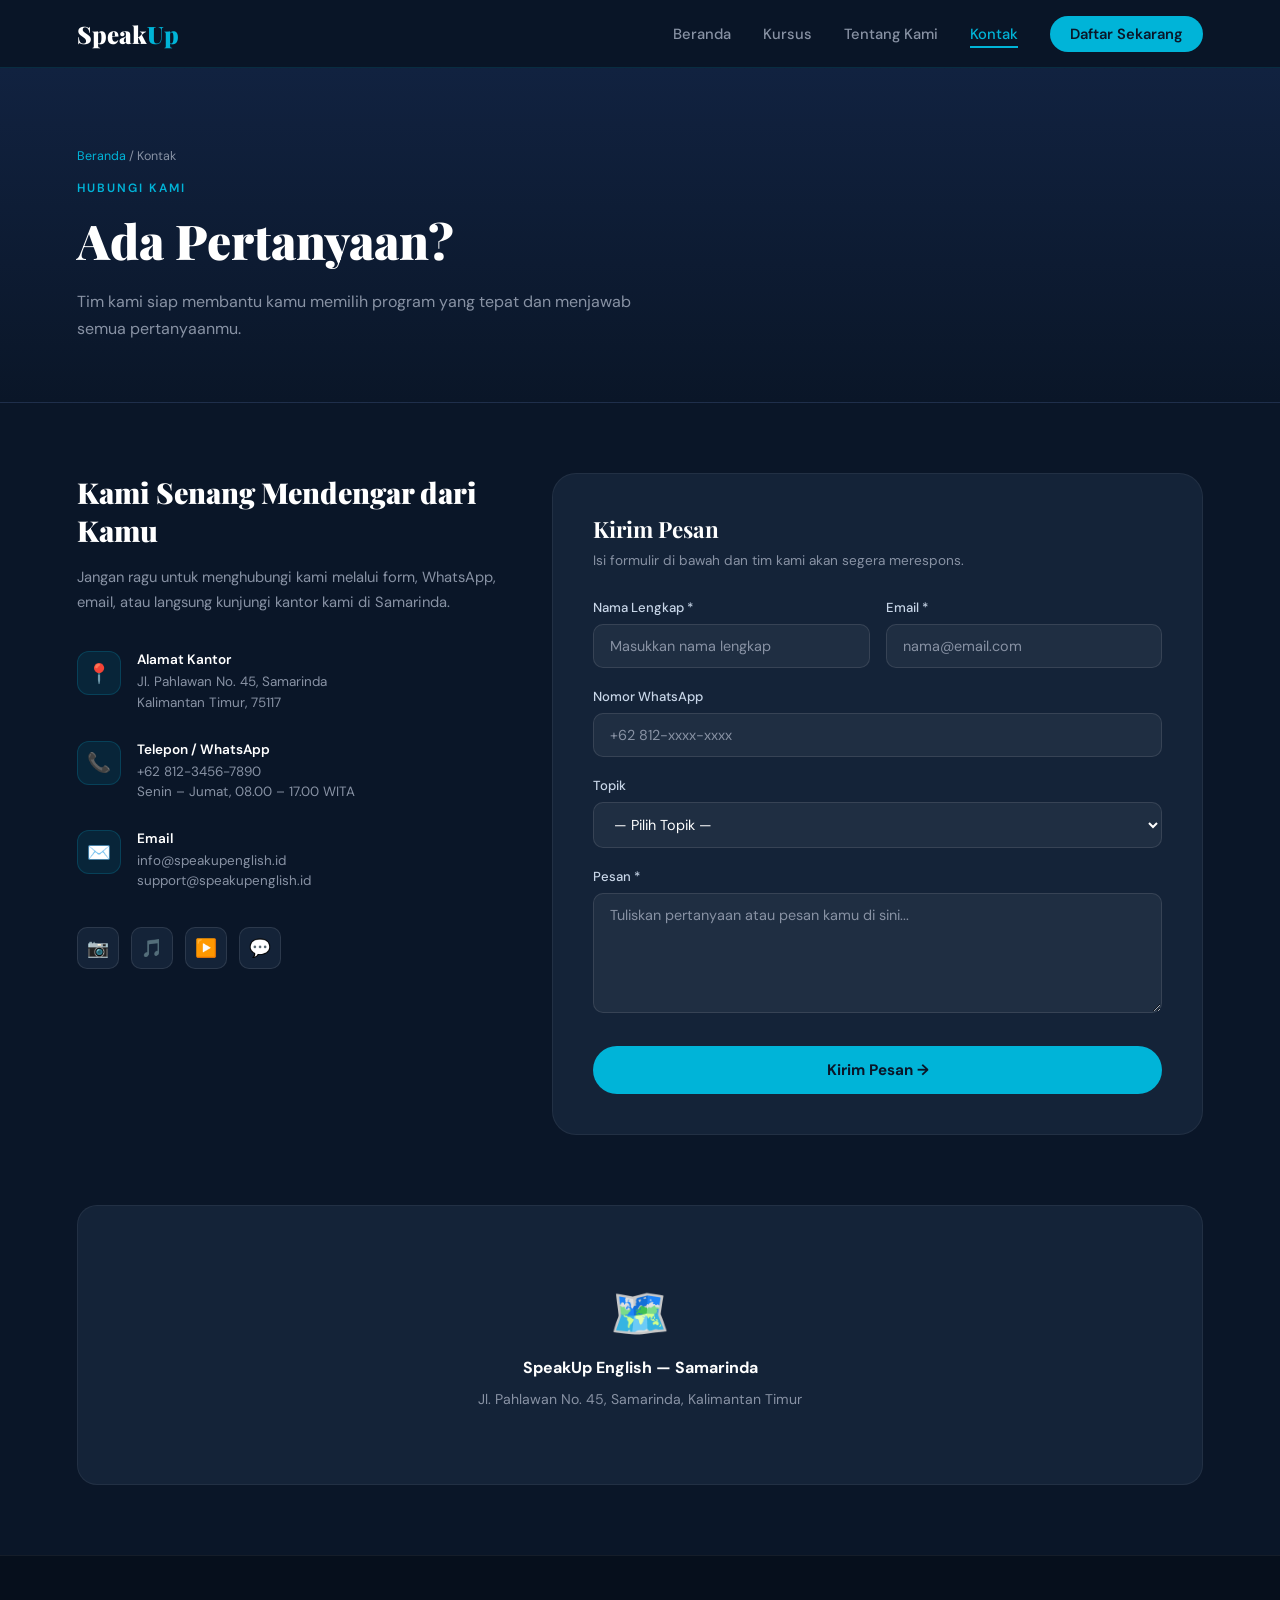
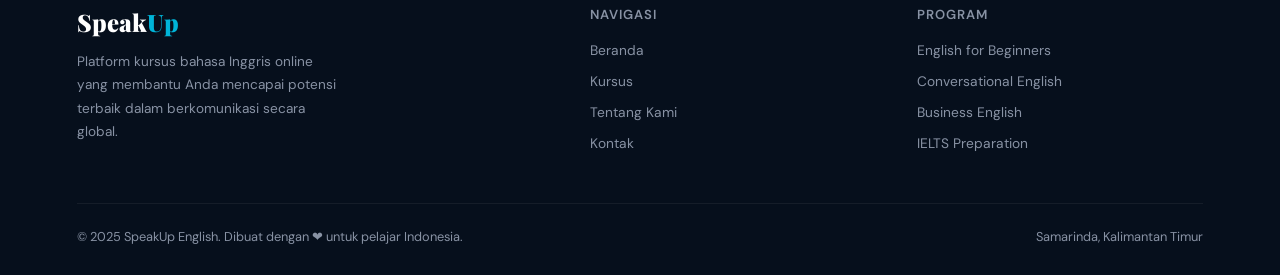
==== kontak.html @ a055f30c "Add files via upload" ====
<!DOCTYPE html>
<html lang="id">
<head>
  <meta charset="UTF-8"/>
  <meta name="viewport" content="width=device-width, initial-scale=1.0"/>
  <title>Kontak — SpeakUp English</title>
  <link rel="preconnect" href="https://fonts.googleapis.com">
  <link href="https://fonts.googleapis.com/css2?family=Playfair+Display:wght@700;900&family=DM+Sans:wght@300;400;500;600&display=swap" rel="stylesheet">
  <style>
    :root { --navy:#0a1628;--navy2:#112240;--teal:#00b4d8;--teal-light:#90e0ef;--gold:#f4a261;--white:#ffffff;--gray:#8892a4;--card-bg:#142338; }
    * { margin:0;padding:0;box-sizing:border-box; }
    body { font-family:'DM Sans',sans-serif;background:var(--navy);color:var(--white);overflow-x:hidden; }

    nav { position:sticky;top:0;z-index:999;background:rgba(10,22,40,0.92);backdrop-filter:blur(14px);border-bottom:1px solid rgba(0,180,216,0.15);padding:0 6%;display:flex;align-items:center;justify-content:space-between;height:68px; }
    .logo { font-family:'Playfair Display',serif;font-size:1.5rem;font-weight:900;color:var(--white);text-decoration:none; }
    .logo span { color:var(--teal); }
    .nav-links { display:flex;gap:2rem;list-style:none; }
    .nav-links a { color:var(--gray);text-decoration:none;font-size:0.92rem;font-weight:500;transition:color 0.2s;position:relative; }
    .nav-links a::after { content:'';position:absolute;bottom:-4px;left:0;width:0;height:2px;background:var(--teal);transition:width 0.3s; }
    .nav-links a:hover { color:var(--teal); }
    .nav-links a:hover::after { width:100%; }
    .nav-links a.active { color:var(--teal); }
    .nav-links a.active::after { width:100%; }
    .nav-cta { background:var(--teal);color:var(--navy) !important;padding:8px 20px;border-radius:50px;font-weight:600 !important; }
    .nav-cta::after { display:none !important; }
    .hamburger { display:none;flex-direction:column;gap:5px;cursor:pointer; }
    .hamburger span { width:24px;height:2px;background:var(--white);border-radius:2px;display:block; }

    .page-header { padding:80px 6% 60px;background:linear-gradient(180deg,var(--navy2) 0%,var(--navy) 100%);border-bottom:1px solid rgba(255,255,255,0.06); }
    .breadcrumb { font-size:0.78rem;color:var(--gray);margin-bottom:16px; }
    .breadcrumb a { color:var(--teal);text-decoration:none; }
    .section-label { font-size:0.75rem;letter-spacing:2px;color:var(--teal);text-transform:uppercase;font-weight:600;margin-bottom:12px; }
    .page-header h1 { font-family:'Playfair Display',serif;font-size:clamp(2rem,4vw,3rem);font-weight:900;margin-bottom:16px; }
    .page-header p { color:var(--gray);font-size:1rem;line-height:1.7;max-width:560px; }

    .contact-section { padding:70px 6%; }
    .contact-wrapper { display:flex;gap:50px;flex-wrap:wrap; }

    /* INFO */
    .contact-info { flex:1 1 280px; }
    .contact-info h2 { font-family:'Playfair Display',serif;font-size:1.8rem;font-weight:900;margin-bottom:16px; }
    .contact-info p { color:var(--gray);font-size:0.92rem;line-height:1.7;margin-bottom:36px; }

    .info-item { display:flex;align-items:flex-start;gap:16px;margin-bottom:28px; }
    .info-icon { width:44px;height:44px;background:rgba(0,180,216,0.1);border:1px solid rgba(0,180,216,0.2);border-radius:12px;display:flex;align-items:center;justify-content:center;font-size:1.2rem;flex-shrink:0; }
    .info-content h4 { font-size:0.85rem;font-weight:600;margin-bottom:4px; }
    .info-content p { font-size:0.84rem;color:var(--gray);margin:0;line-height:1.5; }

    .social-links { display:flex;gap:12px;margin-top:36px; }
    .social-btn { width:42px;height:42px;background:var(--card-bg);border:1px solid rgba(255,255,255,0.1);border-radius:10px;display:flex;align-items:center;justify-content:center;font-size:1.1rem;text-decoration:none;transition:all 0.2s;color:var(--white); }
    .social-btn:hover { border-color:var(--teal);background:rgba(0,180,216,0.1); }

    /* FORM */
    .contact-form { flex:2 1 360px;background:var(--card-bg);border:1px solid rgba(255,255,255,0.06);border-radius:24px;padding:40px; }
    .contact-form h3 { font-family:'Playfair Display',serif;font-size:1.4rem;margin-bottom:8px; }
    .contact-form .subtitle { font-size:0.85rem;color:var(--gray);margin-bottom:30px; }

    .form-row { display:flex;gap:16px;flex-wrap:wrap; }
    .form-group { margin-bottom:20px;flex:1 1 200px; }
    .form-group.full { flex:1 1 100%; }
    .form-group label { display:block;font-size:0.82rem;font-weight:500;color:#c8d6e8;margin-bottom:8px; }
    .form-group input, .form-group select, .form-group textarea {
      width:100%;
      background:rgba(255,255,255,0.05);
      border:1.5px solid rgba(255,255,255,0.1);
      border-radius:10px;
      padding:12px 16px;
      font-family:'DM Sans',sans-serif;
      font-size:0.9rem;
      color:var(--white);
      outline:none;
      transition:border-color 0.2s;
    }
    .form-group input::placeholder, .form-group textarea::placeholder { color:var(--gray); }
    .form-group input:focus, .form-group select:focus, .form-group textarea:focus { border-color:var(--teal); }
    .form-group select option { background:var(--navy2);color:var(--white); }
    .form-group textarea { resize:vertical;min-height:120px; }

    .btn-submit { background:var(--teal);color:var(--navy);padding:14px 36px;border-radius:50px;font-weight:700;font-size:0.95rem;border:none;cursor:pointer;font-family:'DM Sans',sans-serif;transition:all 0.2s;width:100%;margin-top:8px; }
    .btn-submit:hover { background:var(--teal-light);transform:translateY(-1px); }

    /* MAP PLACEHOLDER */
    .map-section { padding:0 6% 70px; }
    .map-box { background:var(--card-bg);border:1px solid rgba(255,255,255,0.06);border-radius:20px;height:280px;display:flex;align-items:center;justify-content:center;flex-direction:column;gap:12px;color:var(--gray); }
    .map-box .map-icon { font-size:3rem; }
    .map-box p { font-size:0.88rem; }
    .map-box strong { color:var(--white);font-size:1rem; }

    /* SUCCESS */
    .success-msg { display:none;background:rgba(0,180,216,0.1);border:1px solid rgba(0,180,216,0.3);border-radius:10px;padding:16px;margin-top:16px;font-size:0.88rem;color:var(--teal);text-align:center; }

    footer { background:#060f1c;border-top:1px solid rgba(255,255,255,0.06);padding:50px 6% 30px; }
    .footer-grid { display:flex;flex-wrap:wrap;gap:40px;margin-bottom:40px; }
    .footer-brand { flex:2 1 200px; }
    .footer-brand .logo { display:block;margin-bottom:12px; }
    .footer-brand p { font-size:0.85rem;color:var(--gray);line-height:1.7;max-width:260px; }
    .footer-col { flex:1 1 150px; }
    .footer-col h4 { font-size:0.82rem;font-weight:600;letter-spacing:1px;text-transform:uppercase;color:var(--gray);margin-bottom:16px; }
    .footer-col ul { list-style:none; }
    .footer-col ul li { margin-bottom:10px; }
    .footer-col ul li a { color:#8892a4;font-size:0.86rem;text-decoration:none;transition:color 0.2s; }
    .footer-col ul li a:hover { color:var(--teal); }
    .footer-bottom { border-top:1px solid rgba(255,255,255,0.06);padding-top:24px;display:flex;justify-content:space-between;align-items:center;flex-wrap:wrap;gap:12px;font-size:0.8rem;color:var(--gray); }

    @media(max-width:700px) {
      .nav-links { display:none;position:absolute;top:68px;left:0;right:0;background:rgba(10,22,40,0.98);flex-direction:column;padding:20px 6% 24px;gap:0;border-bottom:1px solid rgba(0,180,216,0.15); }
      .nav-links.open { display:flex; }
      .nav-links li a { display:block;padding:12px 0;border-bottom:1px solid rgba(255,255,255,0.05); }
      .hamburger { display:flex; }
      .contact-form { padding:28px 20px; }
    }
  </style>
</head>
<body>
  <nav>
    <a href="menu.html" class="logo">Speak<span>Up</span></a>
    <ul class="nav-links" id="navLinks">
      <li><a href="menu.html">Beranda</a></li>
      <li><a href="kursus.html">Kursus</a></li>
      <li><a href="tentang.html">Tentang Kami</a></li>
      <li><a href="kontak.html" class="active">Kontak</a></li>
      <li><a href="daftar.html" class="nav-cta">Daftar Sekarang</a></li>
    </ul>
    <div class="hamburger" id="hamburger" onclick="toggleNav()"><span></span><span></span><span></span></div>
  </nav>

  <div class="page-header">
    <div class="breadcrumb"><a href="menu.html">Beranda</a> / Kontak</div>
    <div class="section-label">Hubungi Kami</div>
    <h1>Ada Pertanyaan?</h1>
    <p>Tim kami siap membantu kamu memilih program yang tepat dan menjawab semua pertanyaanmu.</p>
  </div>

  <section class="contact-section">
    <div class="contact-wrapper">
      <!-- INFO -->
      <div class="contact-info">
        <h2>Kami Senang Mendengar dari Kamu</h2>
        <p>Jangan ragu untuk menghubungi kami melalui form, WhatsApp, email, atau langsung kunjungi kantor kami di Samarinda.</p>

        <div class="info-item">
          <div class="info-icon">📍</div>
          <div class="info-content">
            <h4>Alamat Kantor</h4>
            <p>Jl. Pahlawan No. 45, Samarinda<br>Kalimantan Timur, 75117</p>
          </div>
        </div>
        <div class="info-item">
          <div class="info-icon">📞</div>
          <div class="info-content">
            <h4>Telepon / WhatsApp</h4>
            <p>+62 812-3456-7890<br>Senin – Jumat, 08.00 – 17.00 WITA</p>
          </div>
        </div>
        <div class="info-item">
          <div class="info-icon">✉️</div>
          <div class="info-content">
            <h4>Email</h4>
            <p>info@speakupenglish.id<br>support@speakupenglish.id</p>
          </div>
        </div>

        <div class="social-links">
          <a href="#" class="social-btn" title="Instagram">📷</a>
          <a href="#" class="social-btn" title="TikTok">🎵</a>
          <a href="#" class="social-btn" title="YouTube">▶️</a>
          <a href="#" class="social-btn" title="WhatsApp">💬</a>
        </div>
      </div>

      <!-- FORM -->
      <div class="contact-form">
        <h3>Kirim Pesan</h3>
        <p class="subtitle">Isi formulir di bawah dan tim kami akan segera merespons.</p>

        <div class="form-row">
          <div class="form-group">
            <label>Nama Lengkap *</label>
            <input type="text" placeholder="Masukkan nama lengkap"/>
          </div>
          <div class="form-group">
            <label>Email *</label>
            <input type="email" placeholder="nama@email.com"/>
          </div>
        </div>
        <div class="form-group">
          <label>Nomor WhatsApp</label>
          <input type="tel" placeholder="+62 812-xxxx-xxxx"/>
        </div>
        <div class="form-group">
          <label>Topik</label>
          <select>
            <option value="">— Pilih Topik —</option>
            <option>Informasi Kursus</option>
            <option>Pendaftaran</option>
            <option>Pembayaran</option>
            <option>Teknis / Akses Platform</option>
            <option>Lainnya</option>
          </select>
        </div>
        <div class="form-group full">
          <label>Pesan *</label>
          <textarea placeholder="Tuliskan pertanyaan atau pesan kamu di sini..."></textarea>
        </div>
        <button class="btn-submit" onclick="handleSubmit()">Kirim Pesan →</button>
        <div class="success-msg" id="successMsg">✅ Pesan berhasil dikirim! Tim kami akan menghubungi kamu segera.</div>
      </div>
    </div>
  </section>

  <!-- MAP -->
  <div class="map-section">
    <div class="map-box">
      <div class="map-icon">🗺️</div>
      <strong>SpeakUp English — Samarinda</strong>
      <p>Jl. Pahlawan No. 45, Samarinda, Kalimantan Timur</p>
    </div>
  </div>

  <footer>
    <div class="footer-grid">
      <div class="footer-brand">
        <a href="menu.html" class="logo">Speak<span style="color:var(--teal)">Up</span></a>
        <p>Platform kursus bahasa Inggris online yang membantu Anda mencapai potensi terbaik dalam berkomunikasi secara global.</p>
      </div>
      <div class="footer-col">
        <h4>Navigasi</h4>
        <ul>
          <li><a href="menu.html">Beranda</a></li>
          <li><a href="kursus.html">Kursus</a></li>
          <li><a href="tentang.html">Tentang Kami</a></li>
          <li><a href="kontak.html">Kontak</a></li>
        </ul>
      </div>
      <div class="footer-col">
        <h4>Program</h4>
        <ul>
          <li><a href="kursus.html">English for Beginners</a></li>
          <li><a href="kursus.html">Conversational English</a></li>
          <li><a href="kursus.html">Business English</a></li>
          <li><a href="kursus.html">IELTS Preparation</a></li>
        </ul>
      </div>
    </div>
    <div class="footer-bottom">
      <span>© 2025 SpeakUp English. Dibuat dengan ❤ untuk pelajar Indonesia.</span>
      <span>Samarinda, Kalimantan Timur</span>
    </div>
  </footer>

  <script>
    function toggleNav() { document.getElementById('navLinks').classList.toggle('open'); }
    function handleSubmit() {
      const msg = document.getElementById('successMsg');
      msg.style.display = 'block';
      setTimeout(() => msg.style.display = 'none', 4000);
    }
  </script>
</body>
</html>
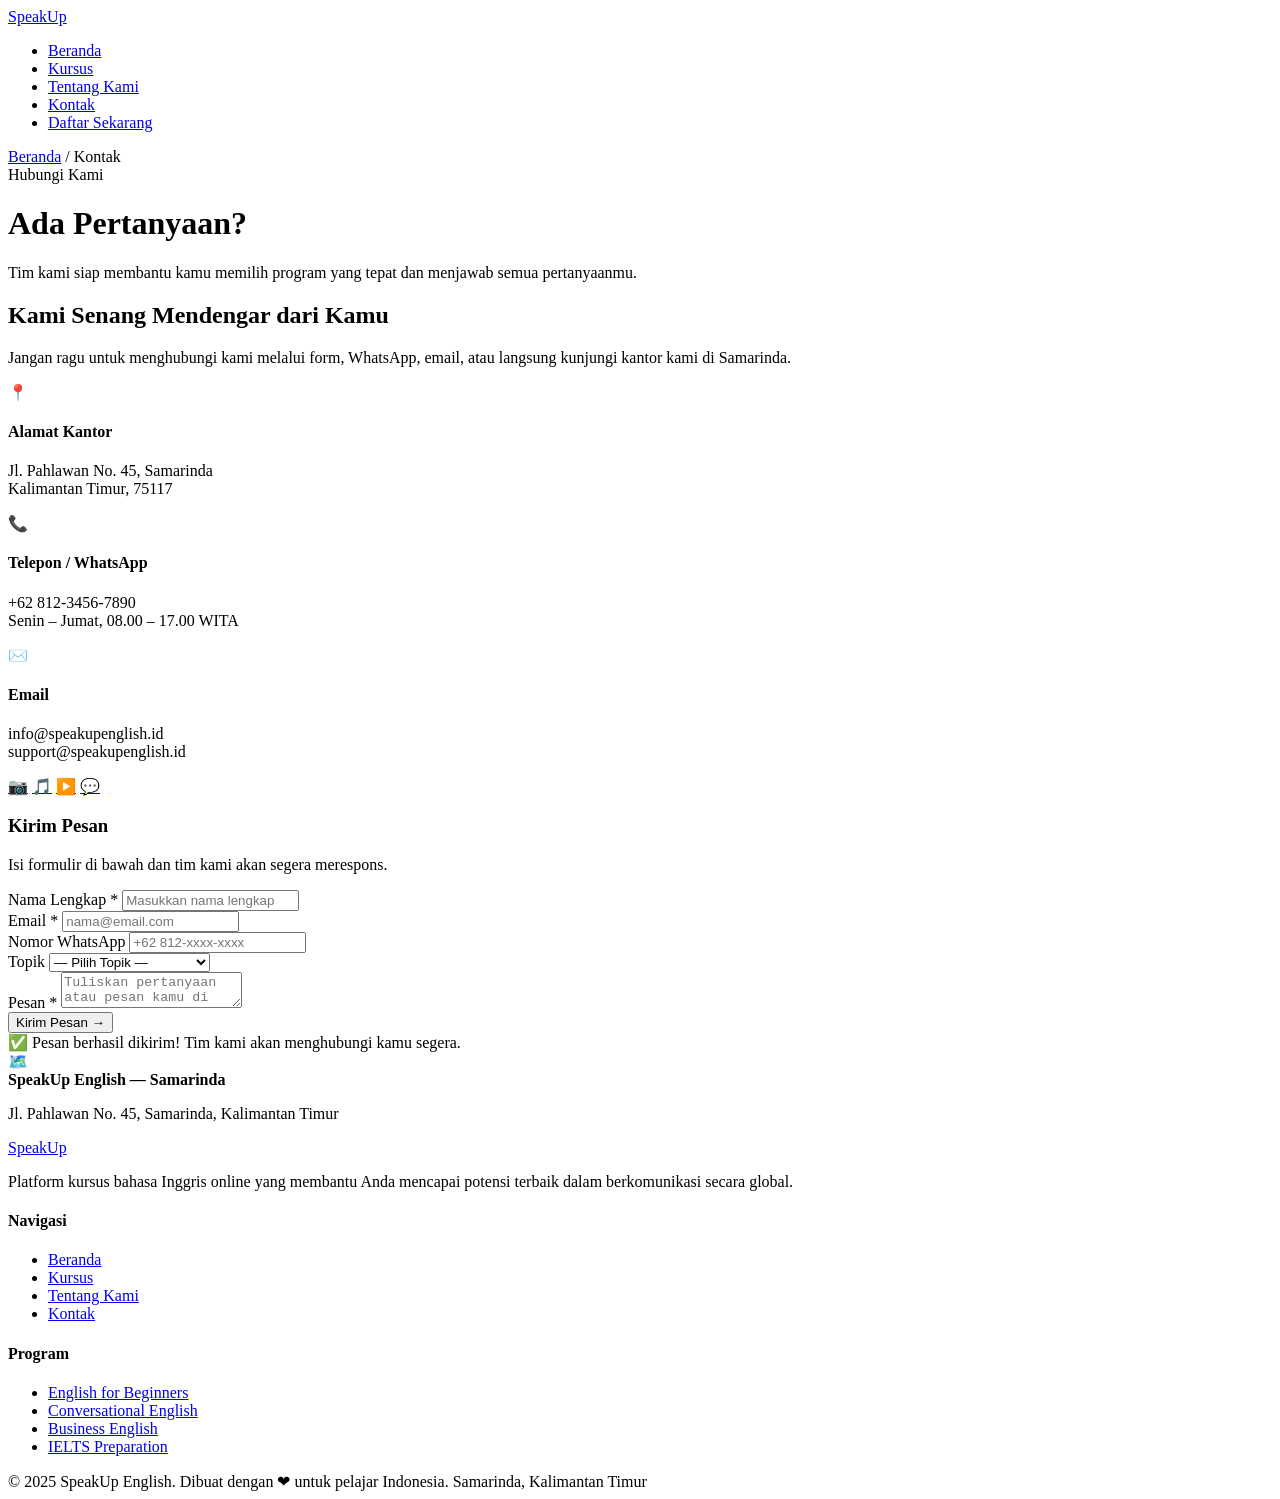
==== commit 5bfdd65c: "Add files via upload" ====
--- a/kontak.html
+++ b/kontak.html
@@ -6,133 +6,38 @@
   <title>Kontak — SpeakUp English</title>
   <link rel="preconnect" href="https://fonts.googleapis.com">
   <link href="https://fonts.googleapis.com/css2?family=Playfair+Display:wght@700;900&family=DM+Sans:wght@300;400;500;600&display=swap" rel="stylesheet">
-  <style>
-    :root { --navy:#0a1628;--navy2:#112240;--teal:#00b4d8;--teal-light:#90e0ef;--gold:#f4a261;--white:#ffffff;--gray:#8892a4;--card-bg:#142338; }
-    * { margin:0;padding:0;box-sizing:border-box; }
-    body { font-family:'DM Sans',sans-serif;background:var(--navy);color:var(--white);overflow-x:hidden; }
-
-    nav { position:sticky;top:0;z-index:999;background:rgba(10,22,40,0.92);backdrop-filter:blur(14px);border-bottom:1px solid rgba(0,180,216,0.15);padding:0 6%;display:flex;align-items:center;justify-content:space-between;height:68px; }
-    .logo { font-family:'Playfair Display',serif;font-size:1.5rem;font-weight:900;color:var(--white);text-decoration:none; }
-    .logo span { color:var(--teal); }
-    .nav-links { display:flex;gap:2rem;list-style:none; }
-    .nav-links a { color:var(--gray);text-decoration:none;font-size:0.92rem;font-weight:500;transition:color 0.2s;position:relative; }
-    .nav-links a::after { content:'';position:absolute;bottom:-4px;left:0;width:0;height:2px;background:var(--teal);transition:width 0.3s; }
-    .nav-links a:hover { color:var(--teal); }
-    .nav-links a:hover::after { width:100%; }
-    .nav-links a.active { color:var(--teal); }
-    .nav-links a.active::after { width:100%; }
-    .nav-cta { background:var(--teal);color:var(--navy) !important;padding:8px 20px;border-radius:50px;font-weight:600 !important; }
-    .nav-cta::after { display:none !important; }
-    .hamburger { display:none;flex-direction:column;gap:5px;cursor:pointer; }
-    .hamburger span { width:24px;height:2px;background:var(--white);border-radius:2px;display:block; }
-
-    .page-header { padding:80px 6% 60px;background:linear-gradient(180deg,var(--navy2) 0%,var(--navy) 100%);border-bottom:1px solid rgba(255,255,255,0.06); }
-    .breadcrumb { font-size:0.78rem;color:var(--gray);margin-bottom:16px; }
-    .breadcrumb a { color:var(--teal);text-decoration:none; }
-    .section-label { font-size:0.75rem;letter-spacing:2px;color:var(--teal);text-transform:uppercase;font-weight:600;margin-bottom:12px; }
-    .page-header h1 { font-family:'Playfair Display',serif;font-size:clamp(2rem,4vw,3rem);font-weight:900;margin-bottom:16px; }
-    .page-header p { color:var(--gray);font-size:1rem;line-height:1.7;max-width:560px; }
-
-    .contact-section { padding:70px 6%; }
-    .contact-wrapper { display:flex;gap:50px;flex-wrap:wrap; }
-
-    /* INFO */
-    .contact-info { flex:1 1 280px; }
-    .contact-info h2 { font-family:'Playfair Display',serif;font-size:1.8rem;font-weight:900;margin-bottom:16px; }
-    .contact-info p { color:var(--gray);font-size:0.92rem;line-height:1.7;margin-bottom:36px; }
-
-    .info-item { display:flex;align-items:flex-start;gap:16px;margin-bottom:28px; }
-    .info-icon { width:44px;height:44px;background:rgba(0,180,216,0.1);border:1px solid rgba(0,180,216,0.2);border-radius:12px;display:flex;align-items:center;justify-content:center;font-size:1.2rem;flex-shrink:0; }
-    .info-content h4 { font-size:0.85rem;font-weight:600;margin-bottom:4px; }
-    .info-content p { font-size:0.84rem;color:var(--gray);margin:0;line-height:1.5; }
-
-    .social-links { display:flex;gap:12px;margin-top:36px; }
-    .social-btn { width:42px;height:42px;background:var(--card-bg);border:1px solid rgba(255,255,255,0.1);border-radius:10px;display:flex;align-items:center;justify-content:center;font-size:1.1rem;text-decoration:none;transition:all 0.2s;color:var(--white); }
-    .social-btn:hover { border-color:var(--teal);background:rgba(0,180,216,0.1); }
-
-    /* FORM */
-    .contact-form { flex:2 1 360px;background:var(--card-bg);border:1px solid rgba(255,255,255,0.06);border-radius:24px;padding:40px; }
-    .contact-form h3 { font-family:'Playfair Display',serif;font-size:1.4rem;margin-bottom:8px; }
-    .contact-form .subtitle { font-size:0.85rem;color:var(--gray);margin-bottom:30px; }
-
-    .form-row { display:flex;gap:16px;flex-wrap:wrap; }
-    .form-group { margin-bottom:20px;flex:1 1 200px; }
-    .form-group.full { flex:1 1 100%; }
-    .form-group label { display:block;font-size:0.82rem;font-weight:500;color:#c8d6e8;margin-bottom:8px; }
-    .form-group input, .form-group select, .form-group textarea {
-      width:100%;
-      background:rgba(255,255,255,0.05);
-      border:1.5px solid rgba(255,255,255,0.1);
-      border-radius:10px;
-      padding:12px 16px;
-      font-family:'DM Sans',sans-serif;
-      font-size:0.9rem;
-      color:var(--white);
-      outline:none;
-      transition:border-color 0.2s;
-    }
-    .form-group input::placeholder, .form-group textarea::placeholder { color:var(--gray); }
-    .form-group input:focus, .form-group select:focus, .form-group textarea:focus { border-color:var(--teal); }
-    .form-group select option { background:var(--navy2);color:var(--white); }
-    .form-group textarea { resize:vertical;min-height:120px; }
-
-    .btn-submit { background:var(--teal);color:var(--navy);padding:14px 36px;border-radius:50px;font-weight:700;font-size:0.95rem;border:none;cursor:pointer;font-family:'DM Sans',sans-serif;transition:all 0.2s;width:100%;margin-top:8px; }
-    .btn-submit:hover { background:var(--teal-light);transform:translateY(-1px); }
-
-    /* MAP PLACEHOLDER */
-    .map-section { padding:0 6% 70px; }
-    .map-box { background:var(--card-bg);border:1px solid rgba(255,255,255,0.06);border-radius:20px;height:280px;display:flex;align-items:center;justify-content:center;flex-direction:column;gap:12px;color:var(--gray); }
-    .map-box .map-icon { font-size:3rem; }
-    .map-box p { font-size:0.88rem; }
-    .map-box strong { color:var(--white);font-size:1rem; }
-
-    /* SUCCESS */
-    .success-msg { display:none;background:rgba(0,180,216,0.1);border:1px solid rgba(0,180,216,0.3);border-radius:10px;padding:16px;margin-top:16px;font-size:0.88rem;color:var(--teal);text-align:center; }
-
-    footer { background:#060f1c;border-top:1px solid rgba(255,255,255,0.06);padding:50px 6% 30px; }
-    .footer-grid { display:flex;flex-wrap:wrap;gap:40px;margin-bottom:40px; }
-    .footer-brand { flex:2 1 200px; }
-    .footer-brand .logo { display:block;margin-bottom:12px; }
-    .footer-brand p { font-size:0.85rem;color:var(--gray);line-height:1.7;max-width:260px; }
-    .footer-col { flex:1 1 150px; }
-    .footer-col h4 { font-size:0.82rem;font-weight:600;letter-spacing:1px;text-transform:uppercase;color:var(--gray);margin-bottom:16px; }
-    .footer-col ul { list-style:none; }
-    .footer-col ul li { margin-bottom:10px; }
-    .footer-col ul li a { color:#8892a4;font-size:0.86rem;text-decoration:none;transition:color 0.2s; }
-    .footer-col ul li a:hover { color:var(--teal); }
-    .footer-bottom { border-top:1px solid rgba(255,255,255,0.06);padding-top:24px;display:flex;justify-content:space-between;align-items:center;flex-wrap:wrap;gap:12px;font-size:0.8rem;color:var(--gray); }
-
-    @media(max-width:700px) {
-      .nav-links { display:none;position:absolute;top:68px;left:0;right:0;background:rgba(10,22,40,0.98);flex-direction:column;padding:20px 6% 24px;gap:0;border-bottom:1px solid rgba(0,180,216,0.15); }
-      .nav-links.open { display:flex; }
-      .nav-links li a { display:block;padding:12px 0;border-bottom:1px solid rgba(255,255,255,0.05); }
-      .hamburger { display:flex; }
-      .contact-form { padding:28px 20px; }
-    }
-  </style>
+  <link rel="stylesheet" href="css/global.css">
+  <link rel="stylesheet" href="css/kontak.css">
 </head>
 <body>
+
+  <!-- NAVBAR -->
   <nav>
-    <a href="menu.html" class="logo">Speak<span>Up</span></a>
+    <a href="index.html" class="logo">Speak<span>Up</span></a>
     <ul class="nav-links" id="navLinks">
-      <li><a href="menu.html">Beranda</a></li>
+      <li><a href="index.html">Beranda</a></li>
       <li><a href="kursus.html">Kursus</a></li>
       <li><a href="tentang.html">Tentang Kami</a></li>
       <li><a href="kontak.html" class="active">Kontak</a></li>
       <li><a href="daftar.html" class="nav-cta">Daftar Sekarang</a></li>
     </ul>
-    <div class="hamburger" id="hamburger" onclick="toggleNav()"><span></span><span></span><span></span></div>
+    <div class="hamburger" id="hamburger" onclick="toggleNav()">
+      <span></span><span></span><span></span>
+    </div>
   </nav>
 
+  <!-- PAGE HEADER -->
   <div class="page-header">
-    <div class="breadcrumb"><a href="menu.html">Beranda</a> / Kontak</div>
+    <div class="breadcrumb"><a href="index.html">Beranda</a> / Kontak</div>
     <div class="section-label">Hubungi Kami</div>
     <h1>Ada Pertanyaan?</h1>
     <p>Tim kami siap membantu kamu memilih program yang tepat dan menjawab semua pertanyaanmu.</p>
   </div>
 
+  <!-- CONTACT SECTION -->
   <section class="contact-section">
     <div class="contact-wrapper">
+
       <!-- INFO -->
       <div class="contact-info">
         <h2>Kami Senang Mendengar dari Kamu</h2>
@@ -176,11 +81,11 @@
         <div class="form-row">
           <div class="form-group">
             <label>Nama Lengkap *</label>
-            <input type="text" placeholder="Masukkan nama lengkap"/>
+            <input type="text" placeholder="Masukkan nama lengkap" required/>
           </div>
           <div class="form-group">
             <label>Email *</label>
-            <input type="email" placeholder="nama@email.com"/>
+            <input type="email" placeholder="nama@email.com" required/>
           </div>
         </div>
         <div class="form-group">
@@ -205,6 +110,7 @@
         <button class="btn-submit" onclick="handleSubmit()">Kirim Pesan →</button>
         <div class="success-msg" id="successMsg">✅ Pesan berhasil dikirim! Tim kami akan menghubungi kamu segera.</div>
       </div>
+
     </div>
   </section>
 
@@ -217,16 +123,17 @@
     </div>
   </div>
 
+  <!-- FOOTER -->
   <footer>
     <div class="footer-grid">
       <div class="footer-brand">
-        <a href="menu.html" class="logo">Speak<span style="color:var(--teal)">Up</span></a>
+        <a href="index.html" class="logo">Speak<span>Up</span></a>
         <p>Platform kursus bahasa Inggris online yang membantu Anda mencapai potensi terbaik dalam berkomunikasi secara global.</p>
       </div>
       <div class="footer-col">
         <h4>Navigasi</h4>
         <ul>
-          <li><a href="menu.html">Beranda</a></li>
+          <li><a href="index.html">Beranda</a></li>
           <li><a href="kursus.html">Kursus</a></li>
           <li><a href="tentang.html">Tentang Kami</a></li>
           <li><a href="kontak.html">Kontak</a></li>
@@ -248,13 +155,7 @@
     </div>
   </footer>
 
-  <script>
-    function toggleNav() { document.getElementById('navLinks').classList.toggle('open'); }
-    function handleSubmit() {
-      const msg = document.getElementById('successMsg');
-      msg.style.display = 'block';
-      setTimeout(() => msg.style.display = 'none', 4000);
-    }
-  </script>
+  <script src="js/main.js"></script>
+  <script src="js/kontak.js"></script>
 </body>
 </html>
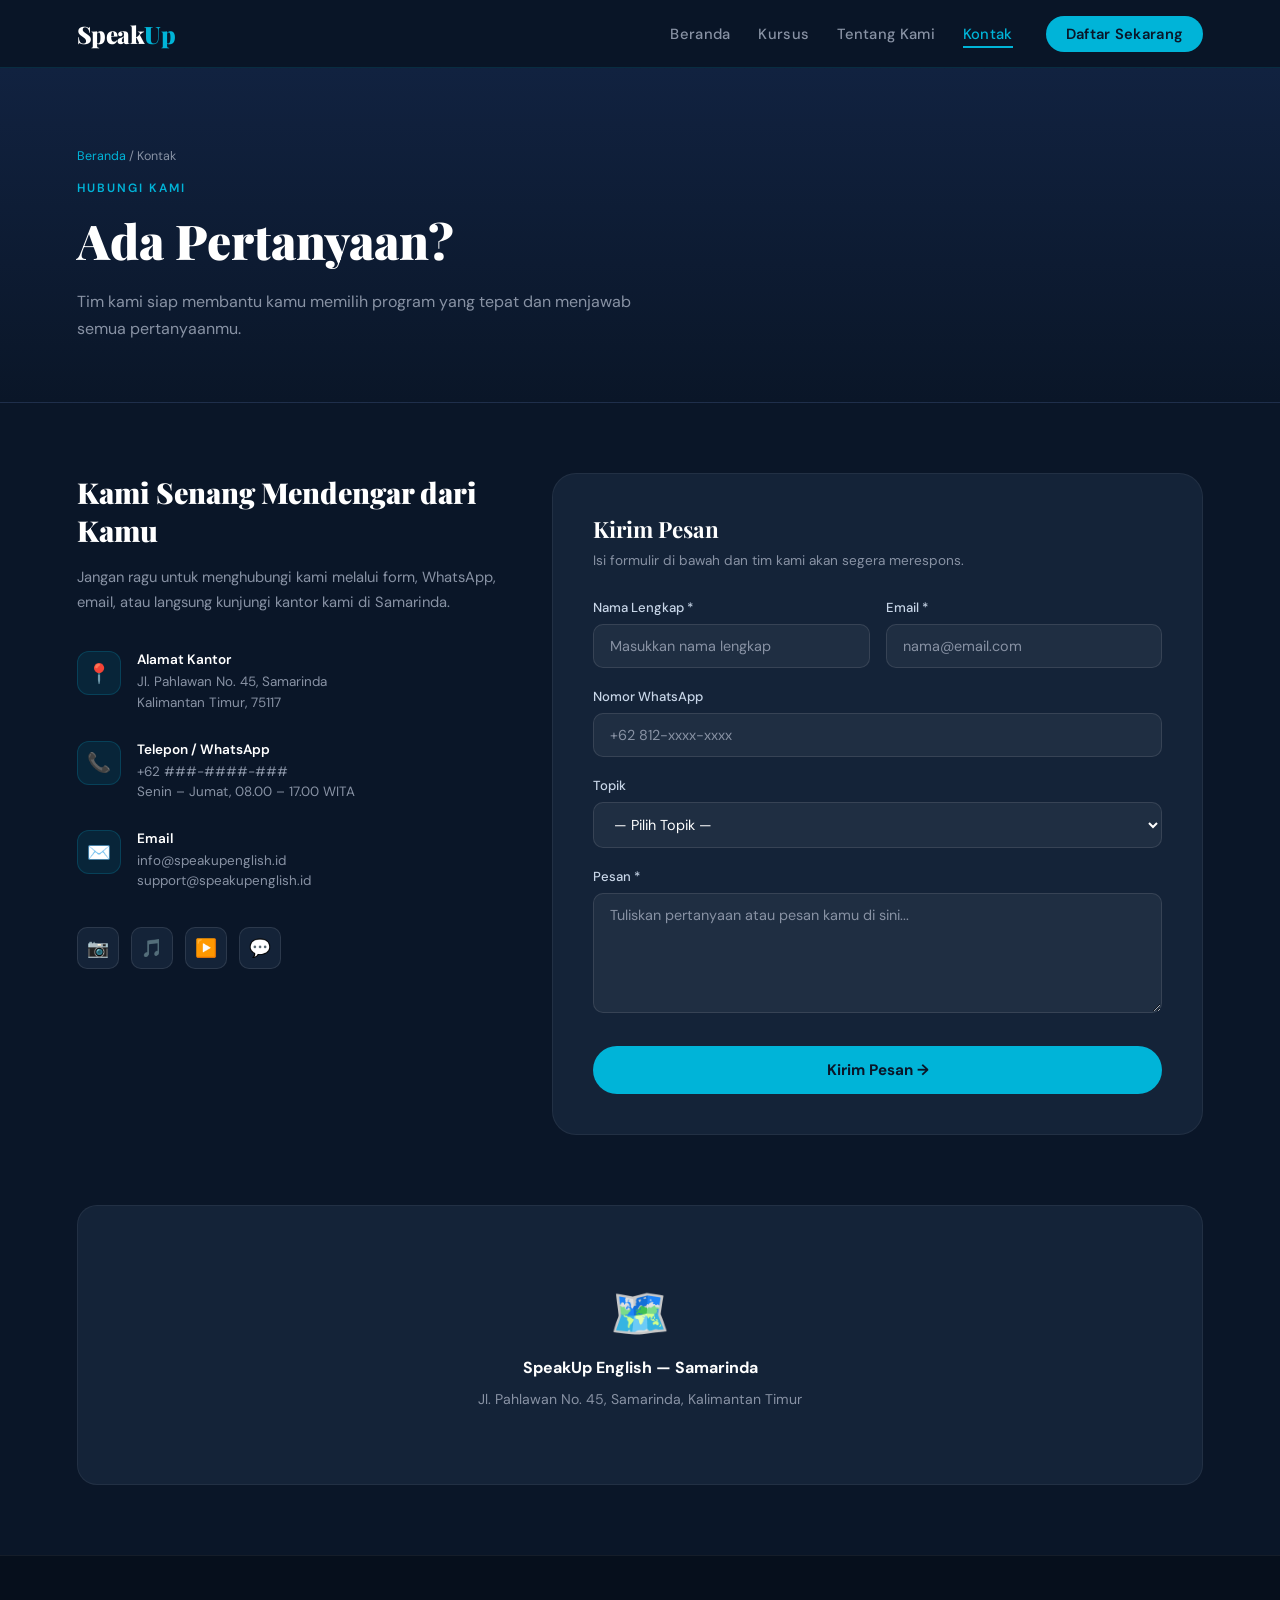
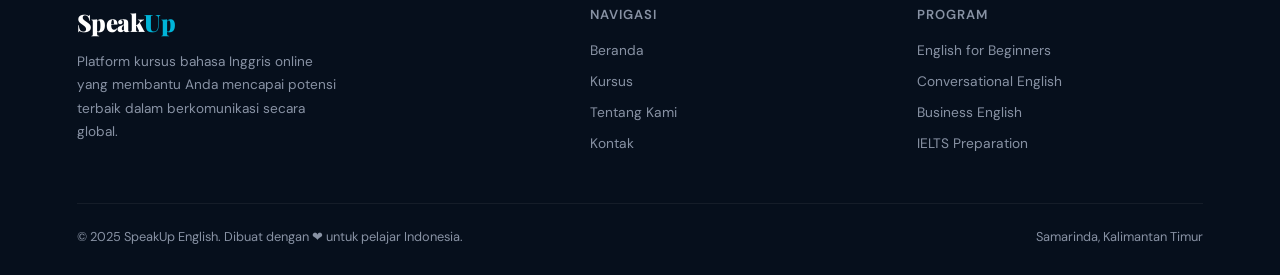
==== commit 43b391f0: "Update kontak.html" ====
--- a/kontak.html
+++ b/kontak.html
@@ -54,7 +54,7 @@
           <div class="info-icon">📞</div>
           <div class="info-content">
             <h4>Telepon / WhatsApp</h4>
-            <p>+62 812-3456-7890<br>Senin – Jumat, 08.00 – 17.00 WITA</p>
+            <p>+62 ###-####-###<br>Senin – Jumat, 08.00 – 17.00 WITA</p>
           </div>
         </div>
         <div class="info-item">
--- a/css/global.css
+++ b/css/global.css
@@ -0,0 +1,338 @@
+/* ============================================================
+   global.css — SpeakUp English
+   Shared styles: variables, reset, navbar, footer,
+   page-header, section-label, course cards
+   ============================================================ */
+
+/* ----- CSS Variables ----- */
+:root {
+  --navy:       #0a1628;
+  --navy2:      #112240;
+  --teal:       #00b4d8;
+  --teal-light: #90e0ef;
+  --gold:       #f4a261;
+  --cream:      #fdf8f0;
+  --white:      #ffffff;
+  --gray:       #8892a4;
+  --card-bg:    #142338;
+}
+
+/* ----- Reset ----- */
+* {
+  margin: 0;
+  padding: 0;
+  box-sizing: border-box;
+}
+
+/* ----- Base ----- */
+body {
+  font-family: 'DM Sans', sans-serif;
+  background: var(--navy);
+  color: var(--white);
+  overflow-x: hidden;
+}
+
+/* ===== NAVBAR ===== */
+nav {
+  position: sticky;
+  top: 0;
+  z-index: 999;
+  background: rgba(10, 22, 40, 0.92);
+  backdrop-filter: blur(14px);
+  border-bottom: 1px solid rgba(0, 180, 216, 0.15);
+  padding: 0 6%;
+  display: flex;
+  align-items: center;
+  justify-content: space-between;
+  height: 68px;
+}
+
+.logo {
+  font-family: 'Playfair Display', serif;
+  font-size: 1.5rem;
+  font-weight: 900;
+  color: var(--white);
+  text-decoration: none;
+  letter-spacing: -0.5px;
+}
+.logo span { color: var(--teal); }
+
+/* Desktop nav */
+.nav-links {
+  display: flex;
+  align-items: center;
+  list-style: none;
+  gap: 28px;
+}
+
+.nav-links a {
+  color: var(--gray);
+  text-decoration: none;
+  font-size: 0.92rem;
+  font-weight: 500;
+  letter-spacing: 0.3px;
+  transition: color 0.2s;
+  position: relative;
+}
+.nav-links a::after {
+  content: '';
+  position: absolute;
+  bottom: -4px;
+  left: 0;
+  width: 0;
+  height: 2px;
+  background: var(--teal);
+  transition: width 0.3s;
+}
+.nav-links a:hover           { color: var(--teal); }
+.nav-links a:hover::after    { width: 100%; }
+.nav-links a.active          { color: var(--teal); }
+.nav-links a.active::after   { width: 100%; }
+
+.nav-cta {
+  margin-left: 5px;
+  background: var(--teal);
+  color: var(--navy) !important;
+  padding: 8px 20px;
+  border-radius: 50px;
+  font-weight: 600 !important;
+  transition: background 0.2s, transform 0.2s !important;
+}
+.nav-cta:hover         { background: var(--teal-light) !important; transform: translateY(-1px); }
+.nav-cta::after        { display: none !important; }
+
+.hamburger {
+  display: none;
+  flex-direction: column;
+  gap: 5px;
+  cursor: pointer;
+  padding: 4px;
+  z-index: 200;
+  position: relative;
+}
+.hamburger span {
+  width: 24px;
+  height: 2px;
+  background: var(--white);
+  border-radius: 2px;
+  transition: all 0.3s;
+  display: block;
+}
+
+/* ===== PAGE HEADER (Kursus / Tentang / Kontak) ===== */
+.page-header {
+  padding: 80px 6% 60px;
+  background: linear-gradient(180deg, var(--navy2) 0%, var(--navy) 100%);
+  border-bottom: 1px solid rgba(255, 255, 255, 0.06);
+}
+.page-header h1 {
+  font-family: 'Playfair Display', serif;
+  font-size: clamp(2rem, 4vw, 3rem);
+  font-weight: 900;
+  margin-bottom: 16px;
+}
+.page-header p {
+  color: var(--gray);
+  font-size: 1rem;
+  line-height: 1.7;
+  max-width: 560px;
+}
+
+.breadcrumb {
+  font-size: 0.78rem;
+  color: var(--gray);
+  margin-bottom: 16px;
+}
+.breadcrumb a {
+  color: var(--teal);
+  text-decoration: none;
+}
+
+.section-label {
+  font-size: 0.75rem;
+  letter-spacing: 2px;
+  color: var(--teal);
+  text-transform: uppercase;
+  font-weight: 600;
+  margin-bottom: 12px;
+}
+
+/* ===== SHARED COURSE CARDS ===== */
+.courses-grid {
+  display: flex;
+  flex-wrap: wrap;
+  gap: 24px;
+}
+
+.course-card {
+  background: var(--card-bg);
+  border: 1px solid rgba(255, 255, 255, 0.06);
+  border-radius: 20px;
+  overflow: hidden;
+  flex: 1 1 calc(33.333% - 24px);
+  min-width: 260px;
+  transition: transform 0.35s ease, box-shadow 0.35s ease, border-color 0.35s ease;
+  cursor: pointer;
+}
+.course-card:hover {
+  transform: translateY(-8px) scale(1.01);
+  box-shadow: 0 24px 50px rgba(0, 0, 0, 0.4);
+  border-color: rgba(0, 180, 216, 0.35);
+}
+
+.course-thumb {
+  height: 150px;
+  display: flex;
+  align-items: center;
+  justify-content: center;
+  font-size: 3.5rem;
+}
+.course-thumb.c1 { background: linear-gradient(135deg, #1a3a5c, #0d2137); }
+.course-thumb.c2 { background: linear-gradient(135deg, #1a2d4a, #0f1f35); }
+.course-thumb.c3 { background: linear-gradient(135deg, #1f2b44, #0a1628); }
+.course-thumb.c4 { background: linear-gradient(135deg, #162940, #091826); }
+.course-thumb.c5 { background: linear-gradient(135deg, #192e47, #0c1f32); }
+.course-thumb.c6 { background: linear-gradient(135deg, #1c3248, #0e2034); }
+
+.course-body { padding: 22px 22px 26px; }
+
+.course-level {
+  font-size: 0.72rem;
+  font-weight: 600;
+  letter-spacing: 1px;
+  text-transform: uppercase;
+  padding: 4px 10px;
+  border-radius: 50px;
+  margin-bottom: 12px;
+  display: inline-block;
+}
+.level-beginner    { background: rgba(0, 180, 216, 0.15);  color: var(--teal); }
+.level-intermediate{ background: rgba(244, 162, 97, 0.15); color: var(--gold); }
+.level-advanced    { background: rgba(255, 100, 100, 0.12); color: #ff8080; }
+
+.course-body h3 {
+  font-family: 'Playfair Display', serif;
+  font-size: 1.1rem;
+  margin-bottom: 8px;
+}
+.course-body p {
+  font-size: 0.84rem;
+  color: var(--gray);
+  line-height: 1.6;
+  margin-bottom: 16px;
+}
+
+.course-meta {
+  display: flex;
+  gap: 14px;
+  font-size: 0.78rem;
+  color: var(--gray);
+  padding-top: 14px;
+  border-top: 1px solid rgba(255, 255, 255, 0.06);
+  flex-wrap: wrap;
+}
+.course-meta span { display: flex; align-items: center; gap: 5px; }
+
+/* ===== FOOTER ===== */
+footer {
+  background: #060f1c;
+  border-top: 1px solid rgba(255, 255, 255, 0.06);
+  padding: 50px 6% 30px;
+}
+.footer-grid {
+  display: flex;
+  flex-wrap: wrap;
+  gap: 40px;
+  margin-bottom: 40px;
+}
+.footer-brand { flex: 2 1 200px; }
+.footer-brand .logo { display: block; margin-bottom: 12px; }
+.footer-brand p {
+  font-size: 0.85rem;
+  color: var(--gray);
+  line-height: 1.7;
+  max-width: 260px;
+}
+.footer-col { flex: 1 1 150px; }
+.footer-col h4 {
+  font-size: 0.82rem;
+  font-weight: 600;
+  letter-spacing: 1px;
+  text-transform: uppercase;
+  color: var(--gray);
+  margin-bottom: 16px;
+}
+.footer-col ul { list-style: none; }
+.footer-col ul li { margin-bottom: 10px; }
+.footer-col ul li a {
+  color: #8892a4;
+  font-size: 0.86rem;
+  text-decoration: none;
+  transition: color 0.2s;
+}
+.footer-col ul li a:hover { color: var(--teal); }
+.footer-bottom {
+  border-top: 1px solid rgba(255, 255, 255, 0.06);
+  padding-top: 24px;
+  display: flex;
+  justify-content: space-between;
+  align-items: center;
+  flex-wrap: wrap;
+  gap: 12px;
+  font-size: 0.8rem;
+  color: var(--gray);
+}
+
+/* ===== RESPONSIVE — MOBILE NAVBAR ===== */
+@media (max-width: 700px) {
+
+  /* Overlay gelap saat menu terbuka */
+  body.nav-open::before {
+    content: '';
+    position: fixed;
+    inset: 0;
+    background: rgba(0, 0, 0, 0.6);
+    z-index: 99;
+  }
+
+  .hamburger { display: flex; }
+
+  /* Sembunyikan nav, slide dari kanan */
+  .nav-links {
+    display: flex;                      /* tetap flex, bukan display:none */
+    position: fixed;
+    top: 0;
+    right: -100%;                       /* tersembunyi di luar layar */
+    width: 75%;
+    max-width: 300px;
+    height: 100vh;
+    background: var(--navy2);
+    flex-direction: column;
+    align-items: flex-start;
+    padding: 80px 30px 30px;
+    gap: 0;
+    transition: right 0.3s ease;
+    z-index: 150;
+    border-left: 1px solid rgba(0, 180, 216, 0.15);
+  }
+
+  /* Muncul saat .open */
+  .nav-links.open { right: 0; }
+
+  .nav-links li { width: 100%; }
+
+  .nav-links li a {
+    display: block;
+    padding: 14px 0;
+    border-bottom: 1px solid rgba(255, 255, 255, 0.05);
+    font-size: 1rem;
+  }
+
+  /* Tombol CTA tetap proporsional, tidak full-width */
+  .nav-links .nav-cta {
+    display: inline-block;
+    width: auto;
+    margin: 16px 0 0 0;
+    padding: 10px 24px;
+  }
+}
--- a/css/kontak.css
+++ b/css/kontak.css
@@ -0,0 +1,175 @@
+/* ============================================================
+   kontak.css — SpeakUp English
+   Page-specific styles: contact info, form, map
+   ============================================================ */
+
+/* ===== CONTACT SECTION ===== */
+.contact-section { padding: 70px 6%; }
+
+.contact-wrapper {
+  display: flex;
+  gap: 50px;
+  flex-wrap: wrap;
+}
+
+/* ===== CONTACT INFO ===== */
+.contact-info { flex: 1 1 280px; }
+
+.contact-info h2 {
+  font-family: 'Playfair Display', serif;
+  font-size: 1.8rem;
+  font-weight: 900;
+  margin-bottom: 16px;
+}
+.contact-info > p {
+  color: var(--gray);
+  font-size: 0.92rem;
+  line-height: 1.7;
+  margin-bottom: 36px;
+}
+
+.info-item {
+  display: flex;
+  align-items: flex-start;
+  gap: 16px;
+  margin-bottom: 28px;
+}
+.info-icon {
+  width: 44px; height: 44px;
+  background: rgba(0, 180, 216, 0.1);
+  border: 1px solid rgba(0, 180, 216, 0.2);
+  border-radius: 12px;
+  display: flex; align-items: center; justify-content: center;
+  font-size: 1.2rem;
+  flex-shrink: 0;
+}
+.info-content h4 { font-size: 0.85rem; font-weight: 600; margin-bottom: 4px; }
+.info-content p  { font-size: 0.84rem; color: var(--gray); margin: 0; line-height: 1.5; }
+
+.social-links { display: flex; gap: 12px; margin-top: 36px; }
+.social-btn {
+  width: 42px; height: 42px;
+  background: var(--card-bg);
+  border: 1px solid rgba(255, 255, 255, 0.1);
+  border-radius: 10px;
+  display: flex; align-items: center; justify-content: center;
+  font-size: 1.1rem;
+  text-decoration: none;
+  transition: all 0.2s;
+  color: var(--white);
+}
+.social-btn:hover {
+  border-color: var(--teal);
+  background: rgba(0, 180, 216, 0.1);
+}
+
+/* ===== CONTACT FORM ===== */
+.contact-form {
+  flex: 2 1 360px;
+  background: var(--card-bg);
+  border: 1px solid rgba(255, 255, 255, 0.06);
+  border-radius: 24px;
+  padding: 40px;
+}
+.contact-form h3 {
+  font-family: 'Playfair Display', serif;
+  font-size: 1.4rem;
+  margin-bottom: 8px;
+}
+.contact-form .subtitle {
+  font-size: 0.85rem;
+  color: var(--gray);
+  margin-bottom: 30px;
+}
+
+.form-row { display: flex; gap: 16px; flex-wrap: wrap; }
+
+.form-group         { margin-bottom: 20px; flex: 1 1 200px; }
+.form-group.full    { flex: 1 1 100%; }
+
+.form-group label {
+  display: block;
+  font-size: 0.82rem;
+  font-weight: 500;
+  color: #c8d6e8;
+  margin-bottom: 8px;
+}
+.form-group input,
+.form-group select,
+.form-group textarea {
+  width: 100%;
+  background: rgba(255, 255, 255, 0.05);
+  border: 1.5px solid rgba(255, 255, 255, 0.1);
+  border-radius: 10px;
+  padding: 12px 16px;
+  font-family: 'DM Sans', sans-serif;
+  font-size: 0.9rem;
+  color: var(--white);
+  outline: none;
+  transition: border-color 0.2s;
+}
+.form-group input::placeholder,
+.form-group textarea::placeholder { color: var(--gray); }
+
+.form-group input:focus,
+.form-group select:focus,
+.form-group textarea:focus { border-color: var(--teal); }
+
+.form-group select option { background: var(--navy2); color: var(--white); }
+.form-group textarea { resize: vertical; min-height: 120px; }
+
+.btn-submit {
+  background: var(--teal);
+  color: var(--navy);
+  padding: 14px 36px;
+  border-radius: 50px;
+  font-weight: 700;
+  font-size: 0.95rem;
+  border: none;
+  cursor: pointer;
+  font-family: 'DM Sans', sans-serif;
+  transition: all 0.2s;
+  width: 100%;
+  margin-top: 8px;
+}
+.btn-submit:hover {
+  background: var(--teal-light);
+  transform: translateY(-1px);
+}
+
+/* ===== SUCCESS MESSAGE ===== */
+.success-msg {
+  display: none;
+  background: rgba(0, 180, 216, 0.1);
+  border: 1px solid rgba(0, 180, 216, 0.3);
+  border-radius: 10px;
+  padding: 16px;
+  margin-top: 16px;
+  font-size: 0.88rem;
+  color: var(--teal);
+  text-align: center;
+}
+
+/* ===== MAP SECTION ===== */
+.map-section { padding: 0 6% 70px; }
+
+.map-box {
+  background: var(--card-bg);
+  border: 1px solid rgba(255, 255, 255, 0.06);
+  border-radius: 20px;
+  height: 280px;
+  display: flex;
+  align-items: center;
+  justify-content: center;
+  flex-direction: column;
+  gap: 12px;
+  color: var(--gray);
+}
+.map-box .map-icon { font-size: 3rem; }
+.map-box p         { font-size: 0.88rem; }
+.map-box strong    { color: var(--white); font-size: 1rem; }
+
+/* ===== RESPONSIVE ===== */
+@media (max-width: 700px) {
+  .contact-form { padding: 28px 20px; }
+}
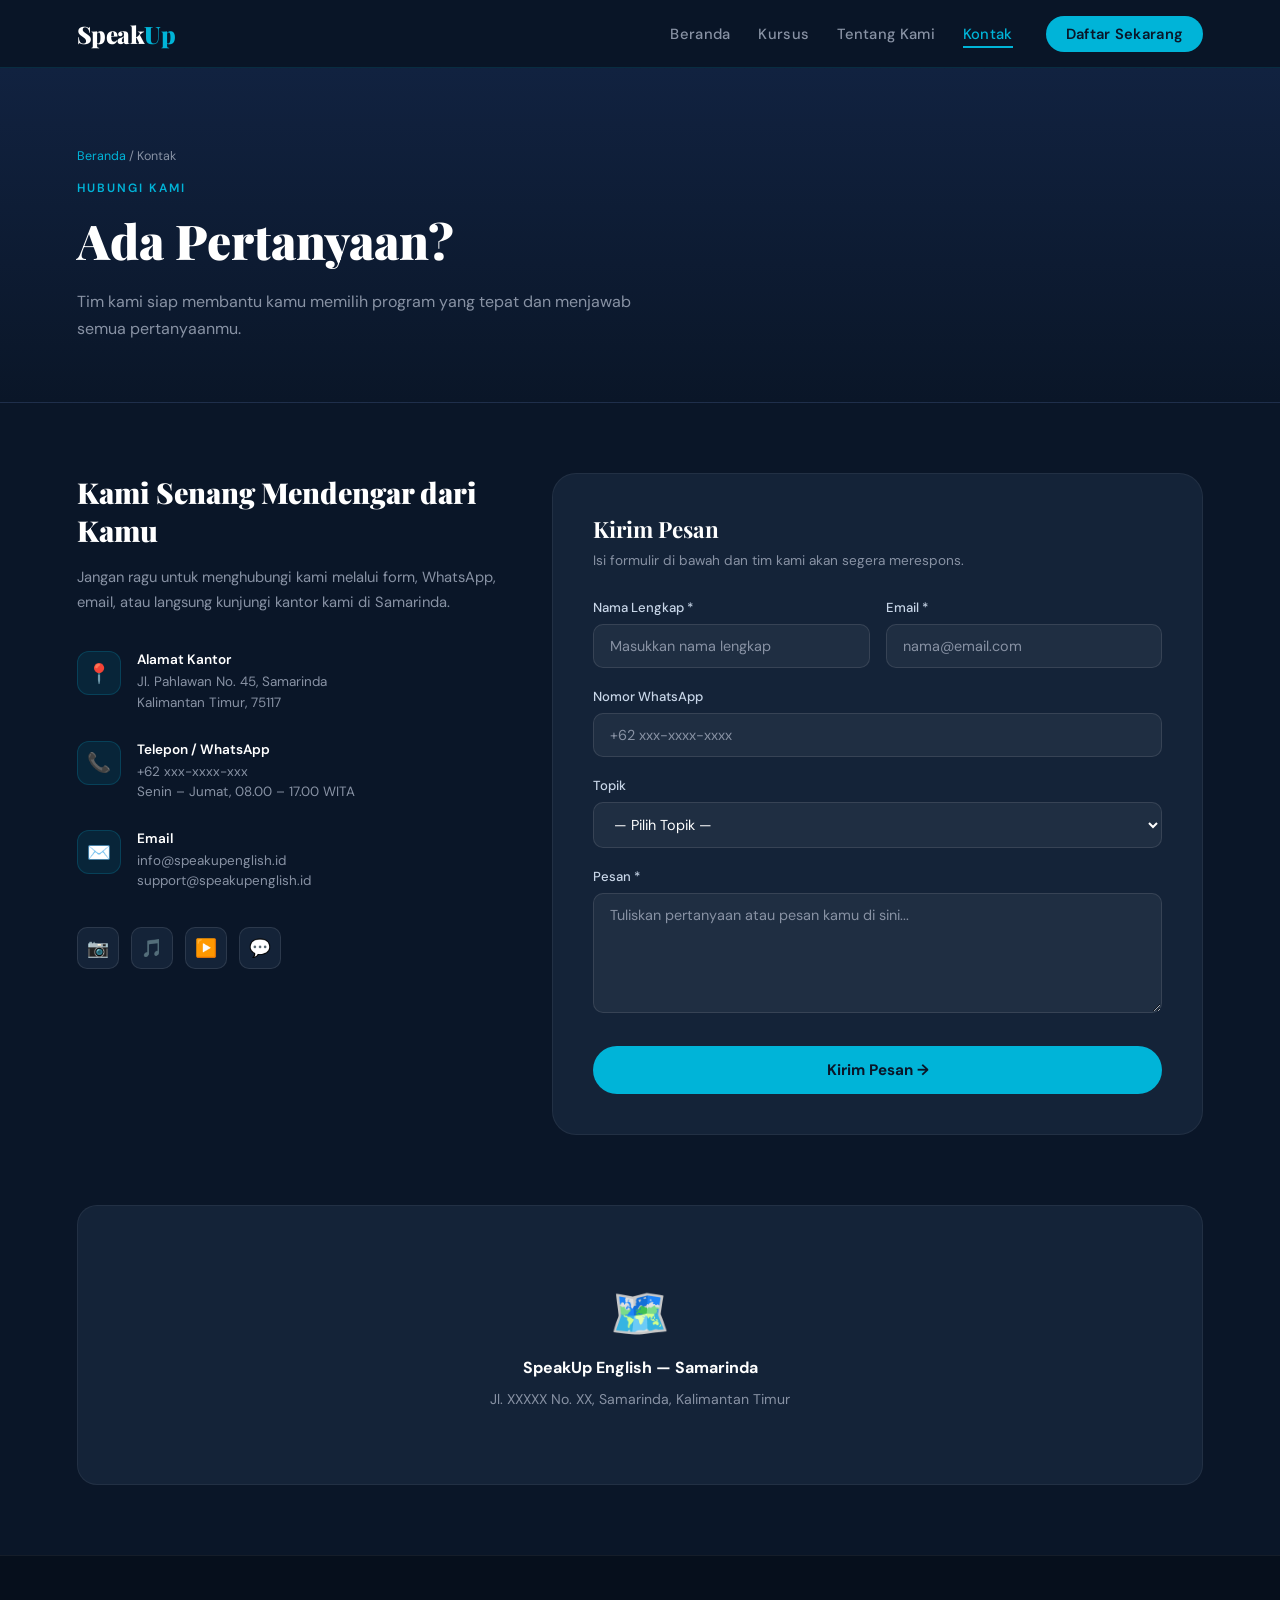
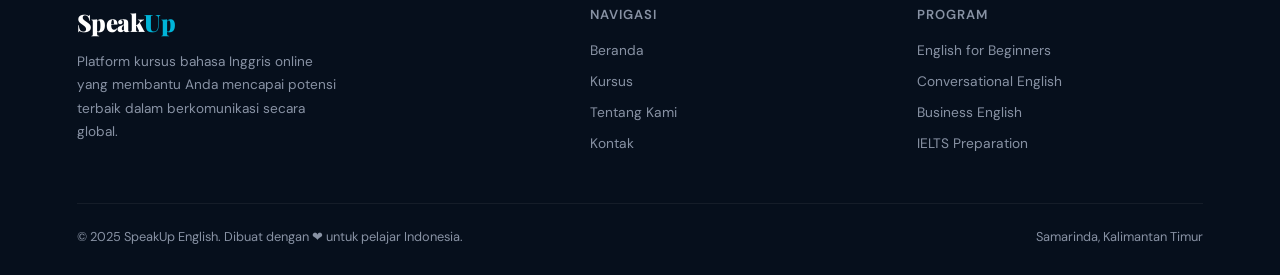
==== commit 1879680f: "Update kontak.html" ====
--- a/kontak.html
+++ b/kontak.html
@@ -54,7 +54,7 @@
           <div class="info-icon">📞</div>
           <div class="info-content">
             <h4>Telepon / WhatsApp</h4>
-            <p>+62 ###-####-###<br>Senin – Jumat, 08.00 – 17.00 WITA</p>
+            <p>+62 xxx-xxxx-xxx<br>Senin – Jumat, 08.00 – 17.00 WITA</p>
           </div>
         </div>
         <div class="info-item">
@@ -90,7 +90,7 @@
         </div>
         <div class="form-group">
           <label>Nomor WhatsApp</label>
-          <input type="tel" placeholder="+62 812-xxxx-xxxx"/>
+          <input type="tel" placeholder="+62 xxx-xxxx-xxxx"/>
         </div>
         <div class="form-group">
           <label>Topik</label>
@@ -119,7 +119,7 @@
     <div class="map-box">
       <div class="map-icon">🗺️</div>
       <strong>SpeakUp English — Samarinda</strong>
-      <p>Jl. Pahlawan No. 45, Samarinda, Kalimantan Timur</p>
+      <p>Jl. XXXXX No. XX, Samarinda, Kalimantan Timur</p>
     </div>
   </div>
 
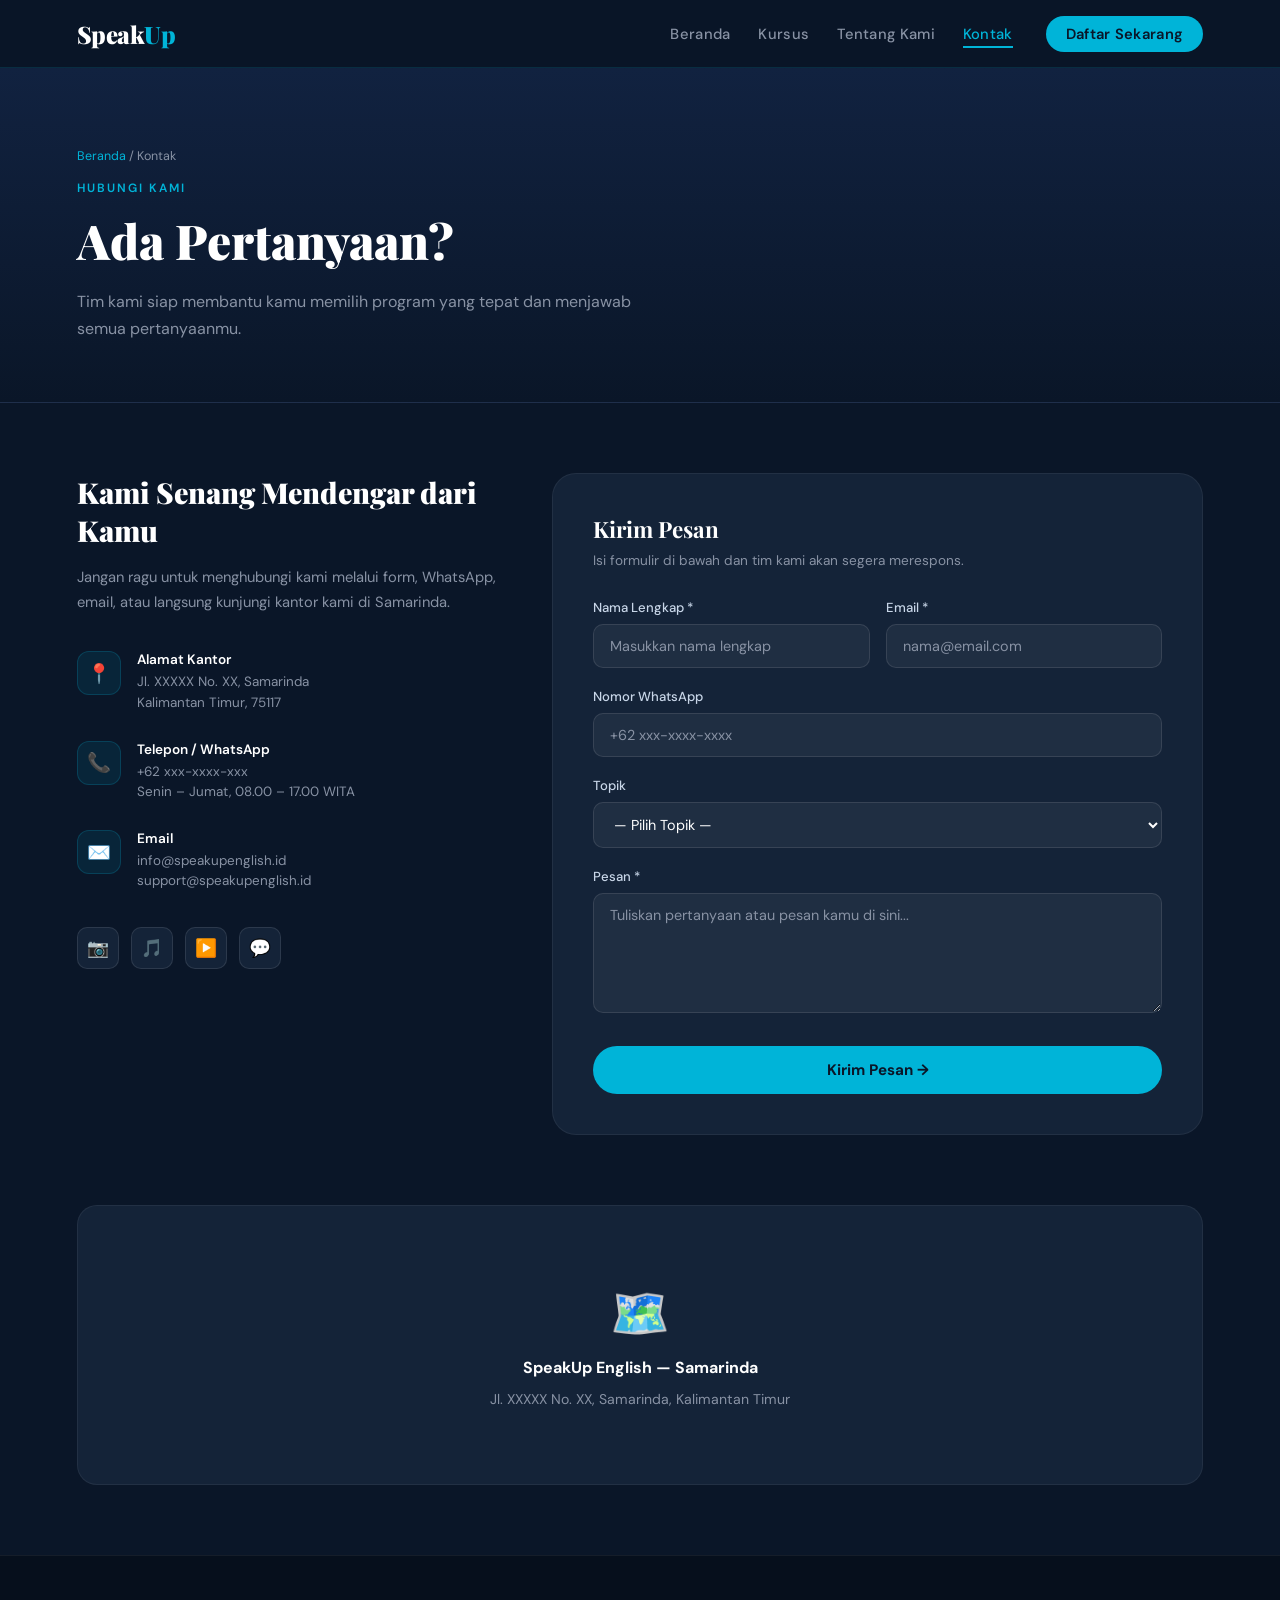
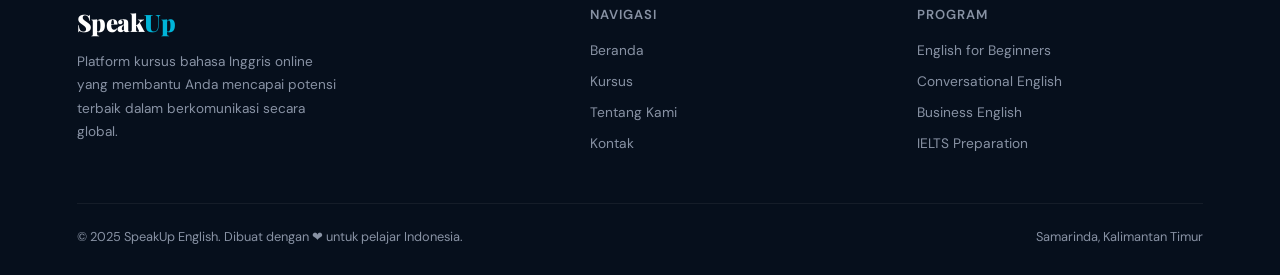
==== commit f4088f35: "Update kontak.html" ====
--- a/kontak.html
+++ b/kontak.html
@@ -47,7 +47,7 @@
           <div class="info-icon">📍</div>
           <div class="info-content">
             <h4>Alamat Kantor</h4>
-            <p>Jl. Pahlawan No. 45, Samarinda<br>Kalimantan Timur, 75117</p>
+            <p>Jl. XXXXX No. XX, Samarinda<br>Kalimantan Timur, 75117</p>
           </div>
         </div>
         <div class="info-item">
